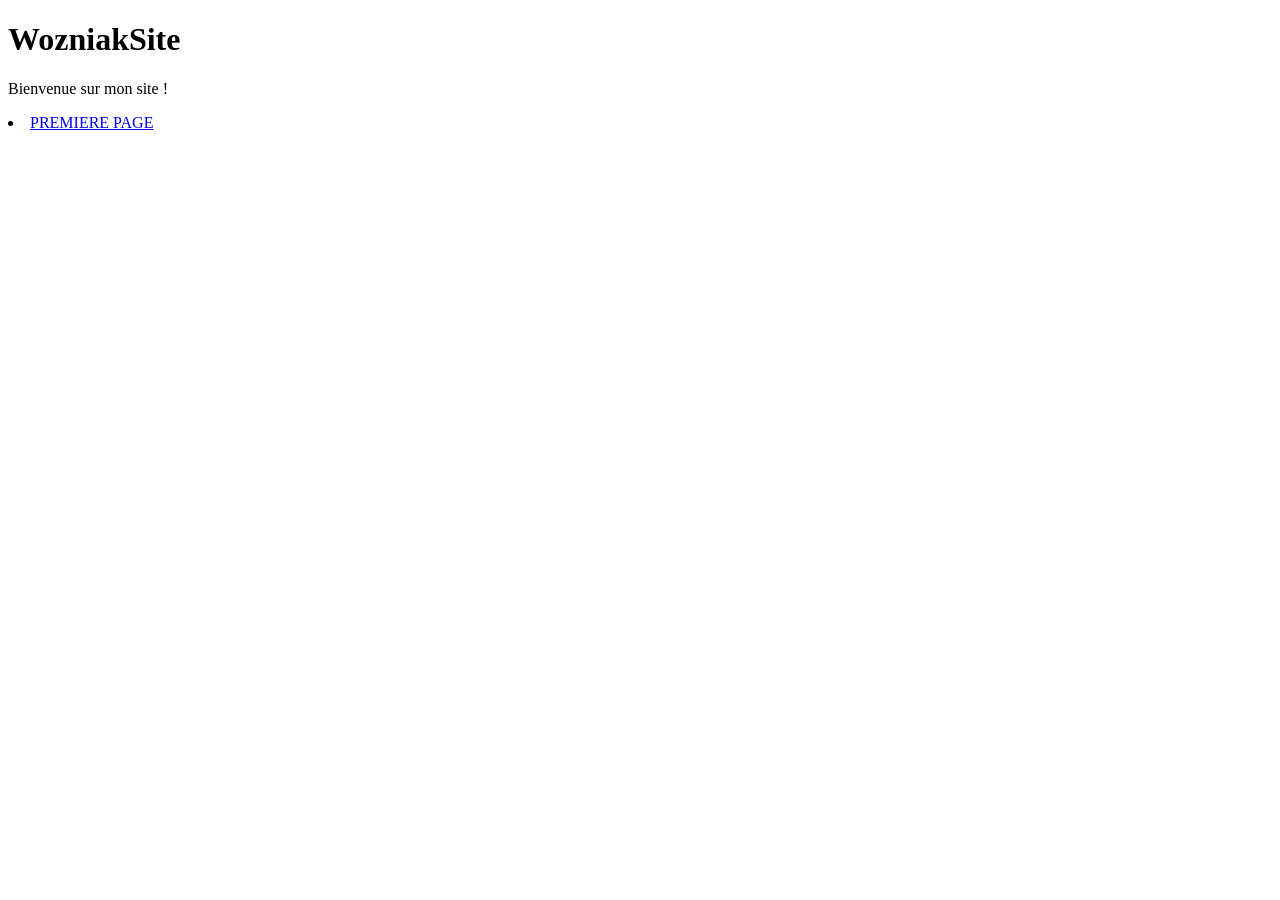
==== index.html @ a148df5f "Première mise à jour" ====
<!doctype html>
<html lang="fr">
<head>
  <meta charset="utf-8">
  <meta name="viewport" content="width=device-width, initial-scale=1">
  <title>WozniakSite</title>
  <link rel="stylesheet" href="./style.css">
</head>
<body>
  <h1>WozniakSite</h1>
  <p>Bienvenue sur mon site !</p>
  <li><a href="HTML/creation.html">PREMIERE PAGE</a></li>
</body>
</html>
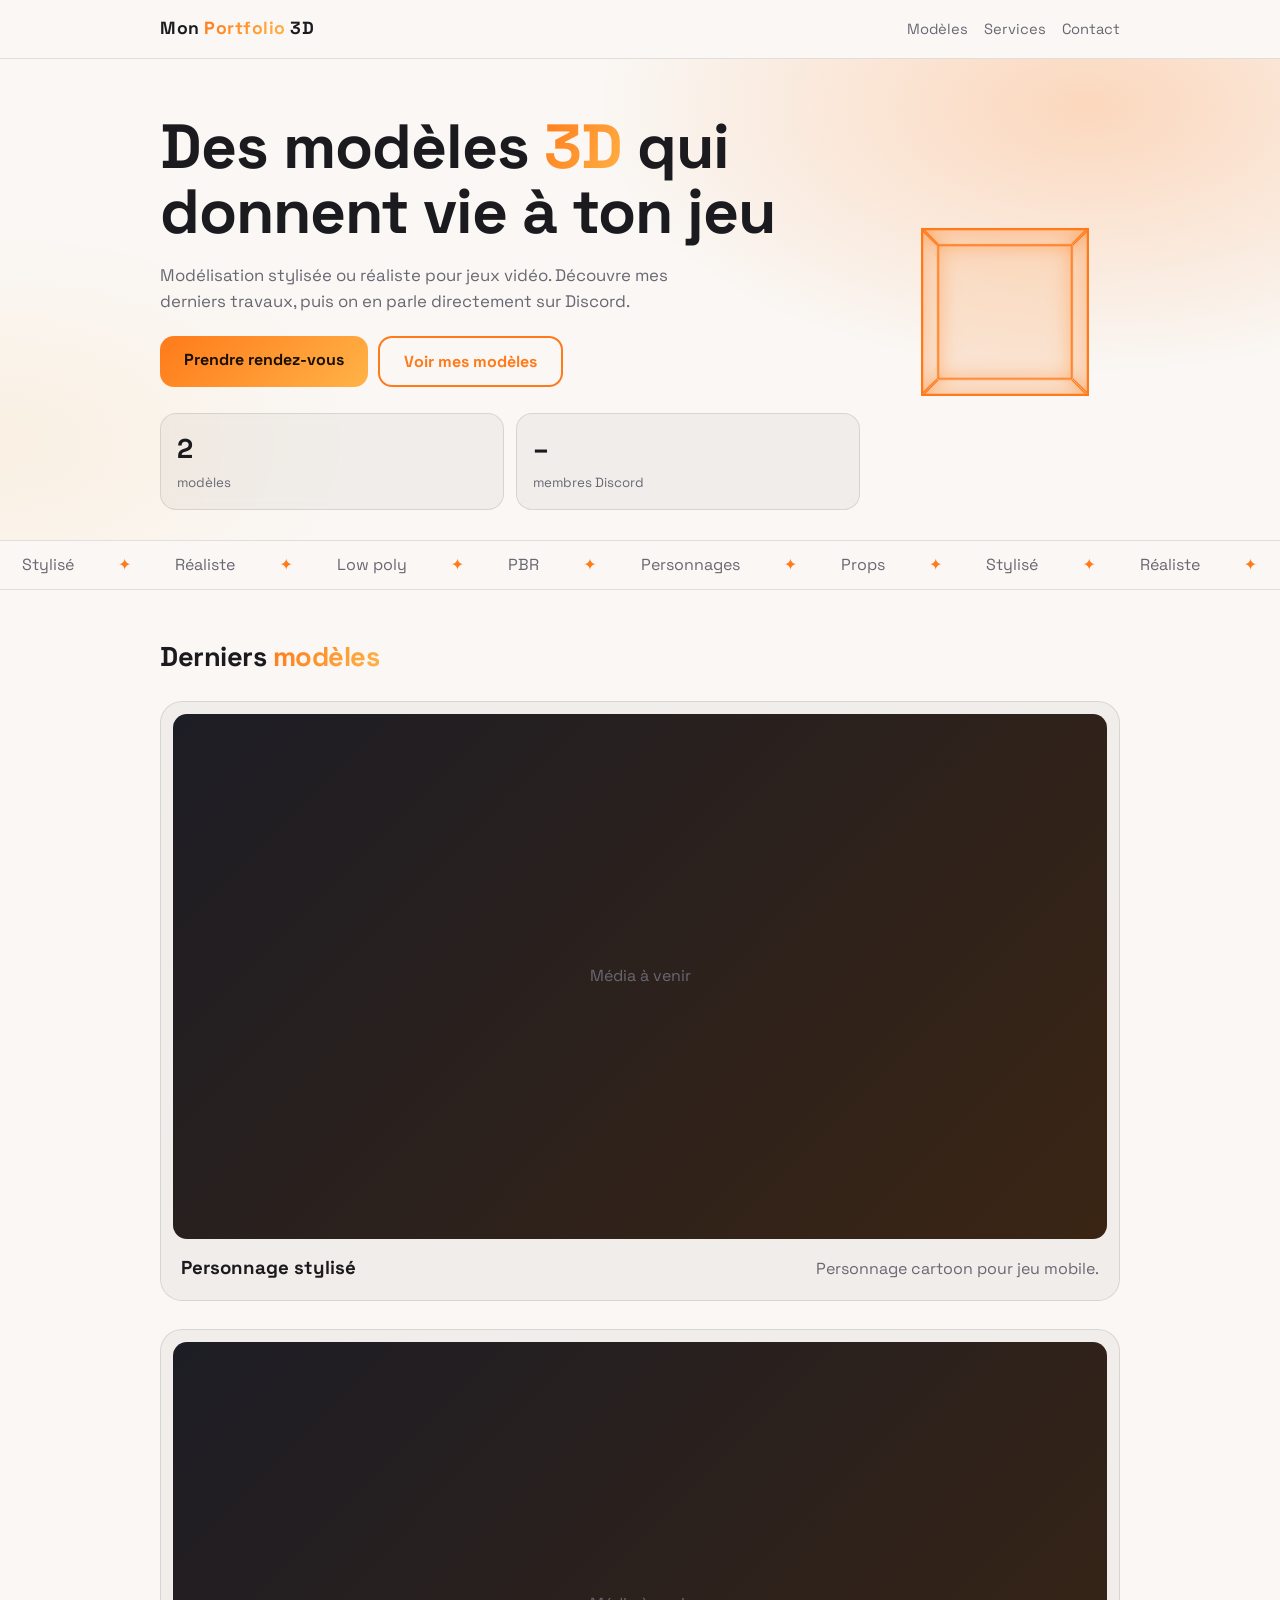
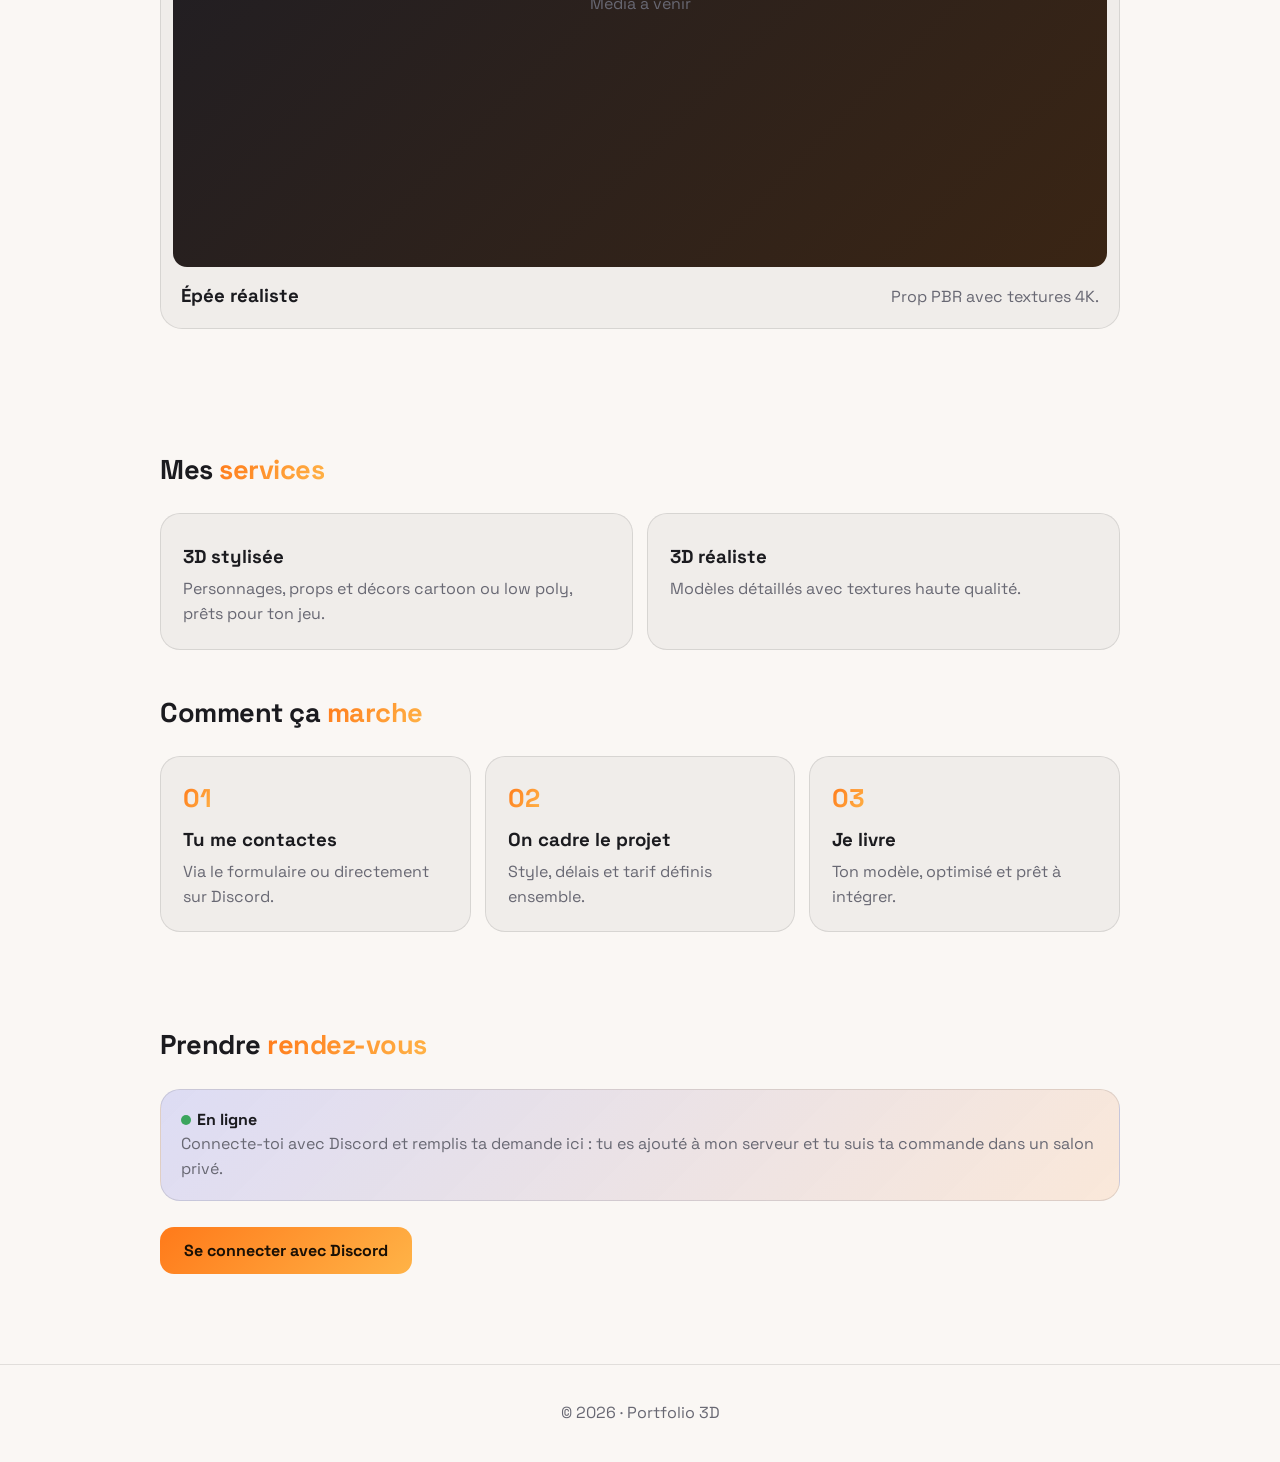
==== commit 902d263e: "Revise index.html for portfolio site update" ====
--- a/index.html
+++ b/index.html
@@ -1,14 +1,215 @@
-<!doctype html>
+<!DOCTYPE html>
 <html lang="fr">
 <head>
-  <meta charset="utf-8">
-  <meta name="viewport" content="width=device-width, initial-scale=1">
-  <title>WozniakSite</title>
-  <link rel="stylesheet" href="./style.css">
+<meta charset="utf-8">
+<meta name="viewport" content="width=device-width, initial-scale=1, viewport-fit=cover">
+<title>Portfolio 3D</title>
+<link href="https://fonts.googleapis.com/css2?family=Space+Grotesk:wght@500;700&display=swap" rel="stylesheet">
+<style>
+:root{--bg:#0b0b0e;--card:rgba(255,255,255,.04);--line:rgba(255,255,255,.1);--tx:#f5f5f7;--mut:#a0a0ad;--acc:#ff7a1a;--acc2:#ffb347;--f:"Space Grotesk",system-ui,-apple-system,"Segoe UI",sans-serif;color-scheme:dark;box-sizing:border-box;padding-bottom:env(safe-area-inset-bottom,0px)}
+@media (prefers-color-scheme:light){:root:not([data-theme="dark"]){--bg:#faf7f4;--card:rgba(0,0,0,.04);--line:rgba(0,0,0,.1);--tx:#1b1b1f;--mut:#686873;color-scheme:light}}
+*{box-sizing:border-box}
+html{scroll-behavior:smooth;scroll-padding-top:70px}
+body{margin:0;background:var(--bg);color:var(--tx);font-family:var(--f);line-height:1.55;overflow-x:hidden}
+.w{max-width:1000px;margin:0 auto;padding:0 20px}
+nav{position:sticky;top:0;z-index:20;padding-top:env(safe-area-inset-top,0px);background:color-mix(in srgb,var(--bg) 75%,transparent);backdrop-filter:blur(14px);border-bottom:1px solid var(--line)}
+nav .w{display:flex;align-items:center;justify-content:space-between;height:58px}
+nav b{font-size:1.1rem;letter-spacing:.5px}
+nav a{color:var(--mut);text-decoration:none;margin-left:16px;font-size:.92rem;transition:color .2s}
+nav a:hover{color:var(--acc)}
+.g{background:linear-gradient(120deg,var(--acc),var(--acc2));-webkit-background-clip:text;background-clip:text;color:transparent}
+.hero{padding:56px 0 30px;background:radial-gradient(700px 380px at 85% 10%,rgba(255,122,26,.25),transparent 70%),radial-gradient(500px 300px at 0 80%,rgba(255,179,71,.1),transparent 70%)}
+.hero .w{display:flex;align-items:center;gap:30px;flex-wrap:wrap-reverse;justify-content:center}
+.hero .t{flex:1 1 340px}
+h1{font-size:clamp(2.2rem,9vw,3.9rem);line-height:1.04;margin:0 0 14px;letter-spacing:-1px}
+h2{font-size:1.7rem;margin:0 0 22px;letter-spacing:-.5px}
+.hero p{color:var(--mut);max-width:520px;font-size:1.05rem}
+.scene{width:150px;height:150px;perspective:700px;margin:20px 40px}
+.cube{position:relative;width:100%;height:100%;transform-style:preserve-3d;animation:spin 16s linear infinite}
+.cube i{position:absolute;inset:0;border:2px solid var(--acc);background:rgba(255,122,26,.08);box-shadow:inset 0 0 24px rgba(255,122,26,.35)}
+.cube i:nth-child(1){transform:translateZ(75px)}
+.cube i:nth-child(2){transform:rotateY(90deg) translateZ(75px)}
+.cube i:nth-child(3){transform:rotateY(180deg) translateZ(75px)}
+.cube i:nth-child(4){transform:rotateY(-90deg) translateZ(75px)}
+.cube i:nth-child(5){transform:rotateX(90deg) translateZ(75px)}
+.cube i:nth-child(6){transform:rotateX(-90deg) translateZ(75px)}
+@keyframes spin{to{transform:rotateX(360deg) rotateY(360deg)}}
+.mq{overflow:hidden;border-block:1px solid var(--line);padding:12px 0;color:var(--mut);white-space:nowrap}
+.mq div{display:inline-block;animation:mq 22s linear infinite}
+.mq span{margin:0 22px}.mq span::after{content:"✦";color:var(--acc);margin-left:44px}
+@keyframes mq{to{transform:translateX(-50%)}}
+section{padding:46px 0}
+.btn{display:inline-block;background:linear-gradient(135deg,var(--acc),var(--acc2));color:#1a1005;border:0;border-radius:14px;padding:13px 24px;font:700 1rem var(--f);text-decoration:none;cursor:pointer;transition:transform .2s,box-shadow .2s}
+.btn:hover{transform:translateY(-2px);box-shadow:0 10px 28px rgba(255,122,26,.4)}
+.btn.o{background:transparent;color:var(--acc);border:2px solid var(--acc)}
+.row{display:flex;gap:10px;flex-wrap:wrap;margin-top:22px}
+.stats{display:flex;gap:12px;flex-wrap:wrap;margin-top:26px}
+.st{flex:1 1 130px;background:var(--card);border:1px solid var(--line);border-radius:16px;padding:14px 16px;backdrop-filter:blur(8px)}
+.st b{display:block;font-size:1.7rem}.st small{color:var(--mut)}
+.model{background:var(--card);border:1px solid var(--line);border-radius:22px;padding:12px;margin-bottom:28px;transition:border-color .3s,box-shadow .3s,transform .3s}
+.model:hover{border-color:var(--acc);box-shadow:0 0 40px rgba(255,122,26,.18);transform:translateY(-3px)}
+.stage{position:relative;aspect-ratio:16/9;overflow:hidden;border-radius:14px;background:linear-gradient(135deg,#1d1d25,#3a2514);cursor:pointer}
+.stage>*{position:absolute;inset:0;width:100%;height:100%;object-fit:cover;transition:opacity 1s ease}
+.stage .ph{opacity:0}.stage.photo .ph{opacity:1}.stage.photo video{opacity:0}
+.stage .empty{display:flex;align-items:center;justify-content:center;color:var(--mut)}
+.tag{inset:auto 10px 10px auto;width:auto;height:auto;background:rgba(0,0,0,.6);color:#fff;font-size:.75rem;padding:3px 11px;border-radius:20px;transition:none!important}
+.info{padding:14px 8px 6px;display:flex;justify-content:space-between;gap:10px;align-items:baseline;flex-wrap:wrap}
+.info h3{margin:0}.info p{margin:0;color:var(--mut)}
+.grid{display:grid;gap:14px;grid-template-columns:repeat(auto-fit,minmax(250px,1fr))}
+.card{background:var(--card);border:1px solid var(--line);border-radius:20px;padding:22px;transition:transform .25s,border-color .25s}
+.card:hover{transform:translateY(-5px);border-color:var(--acc)}
+.card i{font-style:normal;font-weight:700;font-size:1.6rem}
+.card h3{margin:6px 0}.card p{margin:0;color:var(--mut)}
+.dcard{display:flex;align-items:center;gap:16px;background:linear-gradient(135deg,rgba(88,101,242,.18),rgba(255,122,26,.12));border:1px solid var(--line);border-radius:20px;padding:18px 20px;margin-bottom:26px;flex-wrap:wrap}
+.dcard .dot{width:10px;height:10px;border-radius:50%;background:#3ba55d;display:inline-block;margin-right:6px}
+.dcard div{flex:1 1 200px}.dcard p{margin:0;color:var(--mut)}
+form{display:grid;gap:12px;max-width:520px}
+input,select,textarea{width:100%;padding:14px;border-radius:14px;border:1px solid var(--line);background:var(--card);color:var(--tx);font:inherit}
+input:focus,select:focus,textarea:focus{outline:2px solid var(--acc);border-color:transparent}
+select option{color:#111}
+form[hidden]{display:none}
+.who{color:var(--mut)}
+#login{margin:4px 0 22px}
+#msg{color:var(--acc);min-height:1.4em}
+footer{text-align:center;color:var(--mut);padding:36px 0;border-top:1px solid var(--line)}
+.rv{opacity:0;transform:translateY(26px);transition:opacity .8s ease,transform .8s ease}
+.rv.in{opacity:1;transform:none}
+@media (prefers-reduced-motion:reduce){.rv{opacity:1;transform:none;transition:none}.cube,.mq div{animation:none}.stage>*{transition:none}}
+</style>
 </head>
 <body>
-  <h1>WozniakSite</h1>
-  <p>Bienvenue sur mon site !</p>
-  <li><a href="HTML/creation.html">PREMIERE PAGE</a></li>
+<nav><div class="w"><b>Mon <span class="g">Portfolio</span> 3D</b><div><a href="#modeles">Modèles</a><a href="#services">Services</a><a href="#contact">Contact</a></div></div></nav>
+
+<header class="hero"><div class="w">
+<div class="t">
+<h1>Des modèles <span class="g">3D</span> qui donnent vie à ton jeu</h1>
+<p>Modélisation stylisée ou réaliste pour jeux vidéo. Découvre mes derniers travaux, puis on en parle directement sur Discord.</p>
+<div class="row"><a class="btn" href="#contact">Prendre rendez-vous</a><a class="btn o" href="#modeles">Voir mes modèles</a></div>
+<div class="stats"><div class="st"><b id="nm">0</b><small>modèles</small></div><div class="st"><b id="nd">–</b><small>membres Discord</small></div></div>
+</div>
+<div class="scene"><div class="cube"><i></i><i></i><i></i><i></i><i></i><i></i></div></div>
+</div></header>
+
+<div class="mq"><div><span>Stylisé</span><span>Réaliste</span><span>Low poly</span><span>PBR</span><span>Personnages</span><span>Props</span><span>Stylisé</span><span>Réaliste</span><span>Low poly</span><span>PBR</span><span>Personnages</span><span>Props</span></div></div>
+
+<section id="modeles"><div class="w">
+<h2>Derniers <span class="g">modèles</span></h2>
+<div id="liste"></div>
+</div></section>
+
+<section id="services"><div class="w">
+<h2>Mes <span class="g">services</span></h2>
+<div class="grid rv">
+<div class="card"><h3>3D stylisée</h3><p>Personnages, props et décors cartoon ou low poly, prêts pour ton jeu.</p></div>
+<div class="card"><h3>3D réaliste</h3><p>Modèles détaillés avec textures haute qualité.</p></div>
+</div>
+<h2 style="margin-top:42px">Comment ça <span class="g">marche</span></h2>
+<div class="grid rv">
+<div class="card"><i class="g">01</i><h3>Tu me contactes</h3><p>Via le formulaire ou directement sur Discord.</p></div>
+<div class="card"><i class="g">02</i><h3>On cadre le projet</h3><p>Style, délais et tarif définis ensemble.</p></div>
+<div class="card"><i class="g">03</i><h3>Je livre</h3><p>Ton modèle, optimisé et prêt à intégrer.</p></div>
+</div>
+</div></section>
+
+<section id="contact"><div class="w rv">
+<h2>Prendre <span class="g">rendez-vous</span></h2>
+<div class="dcard" id="dcard"><div><b><span class="dot"></span><span id="on">En ligne</span></b><p>Connecte-toi avec Discord et remplis ta demande ici : tu es ajouté à mon serveur et tu suis ta commande dans un salon privé.</p></div><a class="btn o" id="dc" href="#">Voir le serveur</a></div>
+<div id="login"><a class="btn" id="bl" href="#">Se connecter avec Discord</a></div>
+<form id="f" hidden>
+<div id="who" class="who"></div>
+<select name="service"><option>3D stylisée</option><option>3D réaliste</option><option>Autre demande</option></select>
+<input name="date" placeholder="Date souhaitée (ex : samedi soir)">
+<textarea name="projet" rows="4" placeholder="Décris ton projet" required></textarea>
+<button class="btn" type="submit">Envoyer ma demande</button>
+</form>
+<div id="msg"></div>
+</div></section>
+
+<footer>© <span id="an"></span> · Portfolio 3D</footer>
+
+<script>
+/* ===== CONFIG : à modifier ===== */
+var DISCORD_CODE = "";   // code de ton invitation (la fin du lien discord.gg/CODE)
+var BOT_URL = "";        // adresse de ton bot (la même que PUBLIC_URL dans son .env)
+var PAUSE_PHOTO = 4000;  // durée d’affichage de la photo (ms)
+
+/* ===== AJOUTER UN MODÈLE : copie un bloc, le plus récent s’affiche en premier ===== */
+var MODELES = [
+  { titre: "Personnage stylisé", date: "2026-10-20", video: "", photo: "", desc: "Personnage cartoon pour jeu mobile." },
+  { titre: "Épée réaliste", date: "2026-10-05", video: "", photo: "", desc: "Prop PBR avec textures 4K." }
+];
+
+function creerStage(m){
+  var s = document.createElement("div"); s.className = "stage";
+  var v = null, p = null, t = null;
+  if (m.video) { v = document.createElement("video"); v.src = m.video; v.muted = true; v.playsInline = true; s.appendChild(v); }
+  if (m.photo) { p = document.createElement("img"); p.className = "ph"; p.src = m.photo; p.alt = m.titre; s.appendChild(p); }
+  if (!v && !p) { var e = document.createElement("div"); e.className = "empty"; e.textContent = "Média à venir"; s.appendChild(e); return s; }
+  if (!v) { s.classList.add("photo"); return s; }
+  if (!p) { v.loop = true; return autoPlay(s, v); }
+  var tag = document.createElement("span"); tag.className = "tag"; tag.textContent = "Vidéo"; s.appendChild(tag);
+  function montrerPhoto(){ s.classList.add("photo"); tag.textContent = "Photo"; clearTimeout(t); t = setTimeout(retourVideo, PAUSE_PHOTO); }
+  function retourVideo(){ clearTimeout(t); s.classList.remove("photo"); tag.textContent = "Vidéo"; v.currentTime = 0; v.play(); }
+  v.addEventListener("ended", montrerPhoto);
+  s.addEventListener("click", function(){ if (s.classList.contains("photo")) retourVideo(); else { v.pause(); montrerPhoto(); } });
+  return autoPlay(s, v);
+}
+function autoPlay(s, v){
+  new IntersectionObserver(function(en){ en.forEach(function(x){ if (x.isIntersecting) { v.play().catch(function(){}); } else { v.pause(); } }); }, {threshold:.5}).observe(s);
+  return s;
+}
+
+var L = document.getElementById("liste");
+MODELES.sort(function(a,b){ return b.date.localeCompare(a.date); }).forEach(function(m){
+  var d = document.createElement("div"); d.className = "model rv";
+  d.appendChild(creerStage(m));
+  var i = document.createElement("div"); i.className = "info";
+  i.innerHTML = "<h3></h3><p></p>";
+  i.querySelector("h3").textContent = m.titre;
+  i.querySelector("p").textContent = m.desc;
+  d.appendChild(i); L.appendChild(d);
+});
+document.getElementById("nm").textContent = MODELES.length;
+
+var io = new IntersectionObserver(function(en){ en.forEach(function(x){ if (x.isIntersecting) { x.target.classList.add("in"); io.unobserve(x.target); } }); }, {threshold:.12});
+document.querySelectorAll(".rv").forEach(function(el){ io.observe(el); });
+document.getElementById("an").textContent = new Date().getFullYear();
+
+/* Discord : lien + compteurs en direct (API publique des invitations) */
+var dc = document.getElementById("dc");
+if (DISCORD_CODE) {
+  dc.href = "https://discord.gg/" + DISCORD_CODE;
+  fetch("https://discord.com/api/v10/invites/" + DISCORD_CODE + "?with_counts=true")
+    .then(function(r){ return r.json(); })
+    .then(function(j){
+      if (j.approximate_member_count) document.getElementById("nd").textContent = j.approximate_member_count;
+      if (j.approximate_presence_count) document.getElementById("on").textContent = j.approximate_presence_count + " en ligne";
+    }).catch(function(){});
+} else { dc.style.display = "none"; }
+
+/* Connexion Discord + envoi de la demande au bot */
+var TK = "tk", bl = document.getElementById("bl"), form = document.getElementById("f"), msg = document.getElementById("msg");
+if (location.hash.indexOf("#token=") === 0) {
+  try { sessionStorage.setItem(TK, location.hash.slice(7)); } catch (e) {}
+  history.replaceState(null, "", location.pathname + "#contact");
+}
+var tok = null; try { tok = sessionStorage.getItem(TK); } catch (e) {}
+function nom(t){ try { var b = t.split(".")[0].replace(/-/g, "+").replace(/_/g, "/"); var o = JSON.parse(decodeURIComponent(escape(atob(b)))); return o.exp > Date.now() ? o.name : null; } catch (e) { return null; } }
+var pseudo = tok ? nom(tok) : null;
+if (pseudo) {
+  document.getElementById("login").hidden = true; form.hidden = false;
+  document.getElementById("who").textContent = "Connecté en tant que " + pseudo;
+} else if (BOT_URL) { bl.href = BOT_URL + "/auth/login"; }
+else { bl.addEventListener("click", function(e){ e.preventDefault(); msg.textContent = "Aperçu : la connexion Discord sera active une fois le bot configuré."; }); }
+form.addEventListener("submit", function(e){
+  e.preventDefault();
+  var btn = form.querySelector("button"); btn.disabled = true; msg.textContent = "Envoi…";
+  fetch(BOT_URL + "/api/demande", { method: "POST", headers: { "Content-Type": "application/json", "Authorization": "Bearer " + tok }, body: JSON.stringify({ service: form.service.value, date: form.date.value, projet: form.projet.value }) })
+    .then(function(r){ return r.json().then(function(j){ return { ok: r.ok, j: j }; }); })
+    .then(function(x){ if (x.ok) { msg.textContent = "Demande envoyée ! Tu seras prévenu sur Discord dès que je l’aurai examinée."; form.reset(); } else { msg.textContent = x.j.error || "Erreur d’envoi."; } btn.disabled = false; })
+    .catch(function(){ msg.textContent = "Erreur d’envoi, réessaie dans un instant."; btn.disabled = false; });
+});
+
+</script>
 </body>
-</html>+</html>
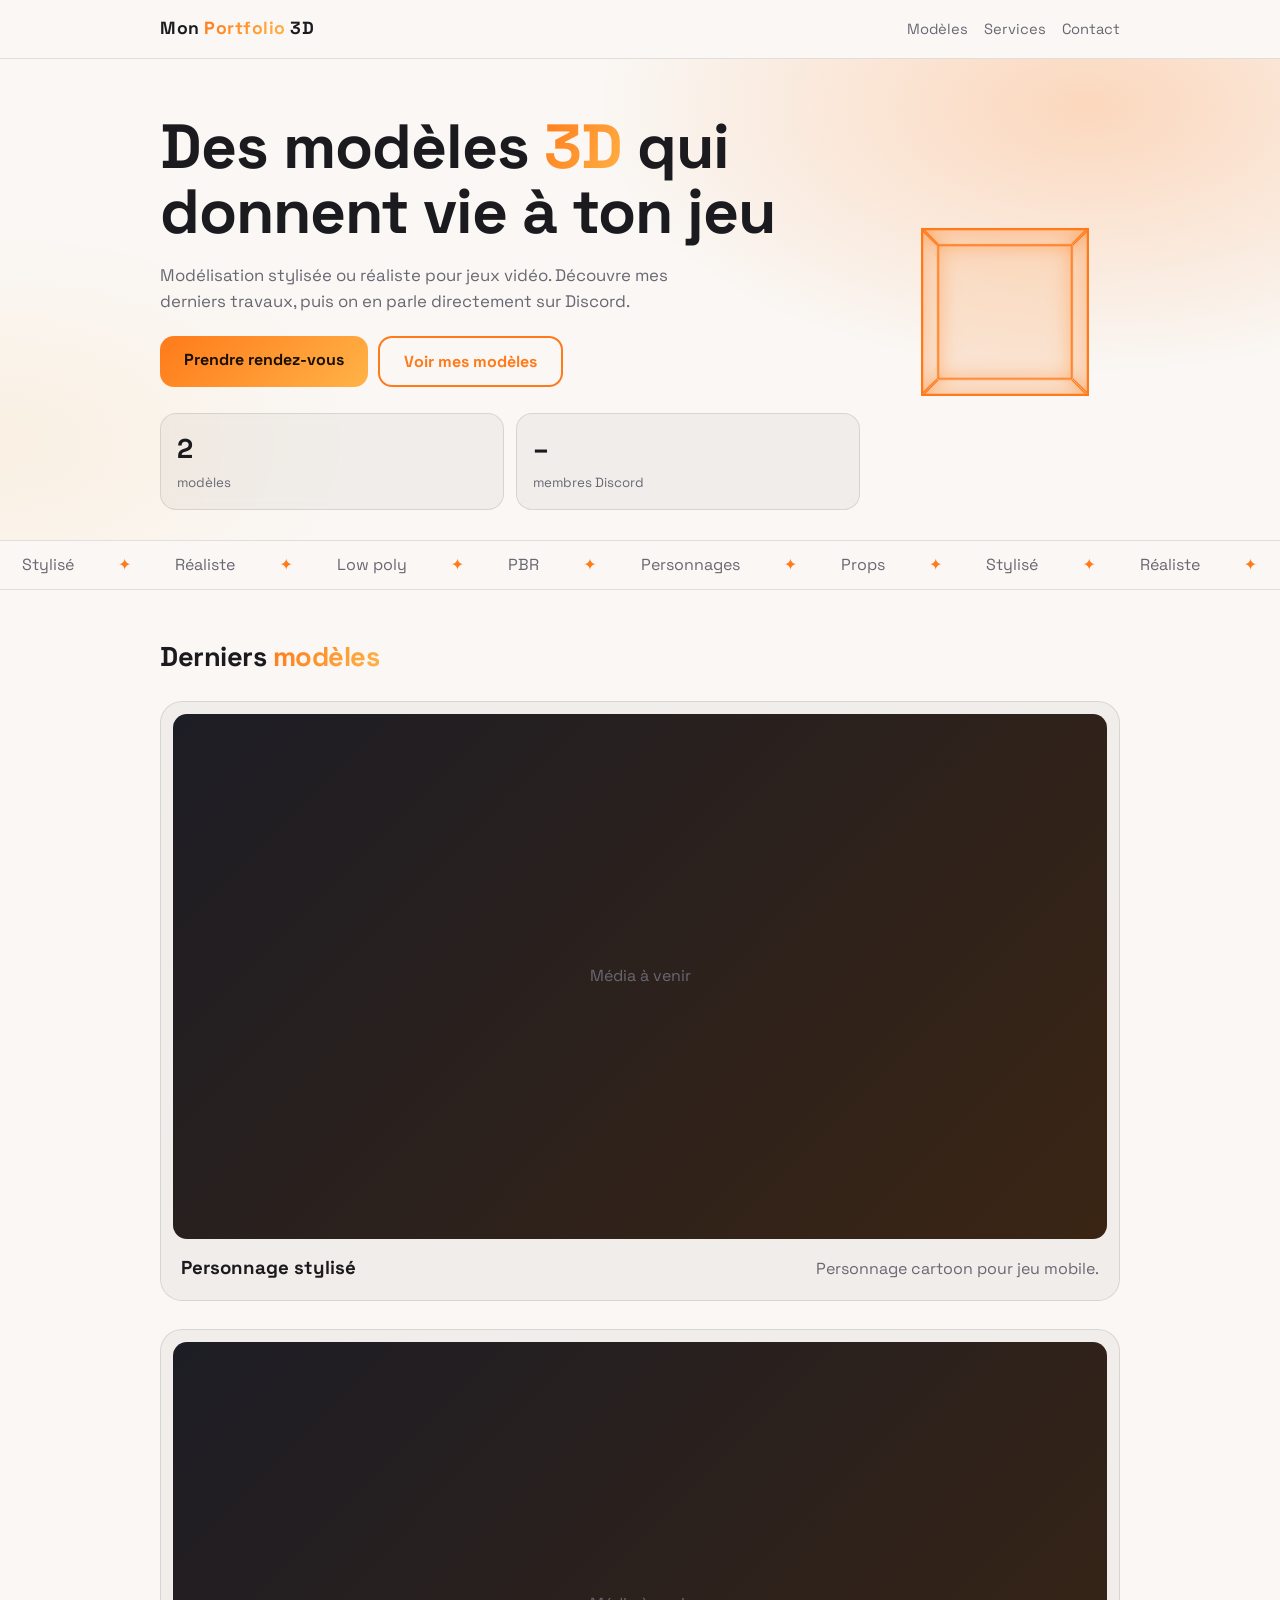
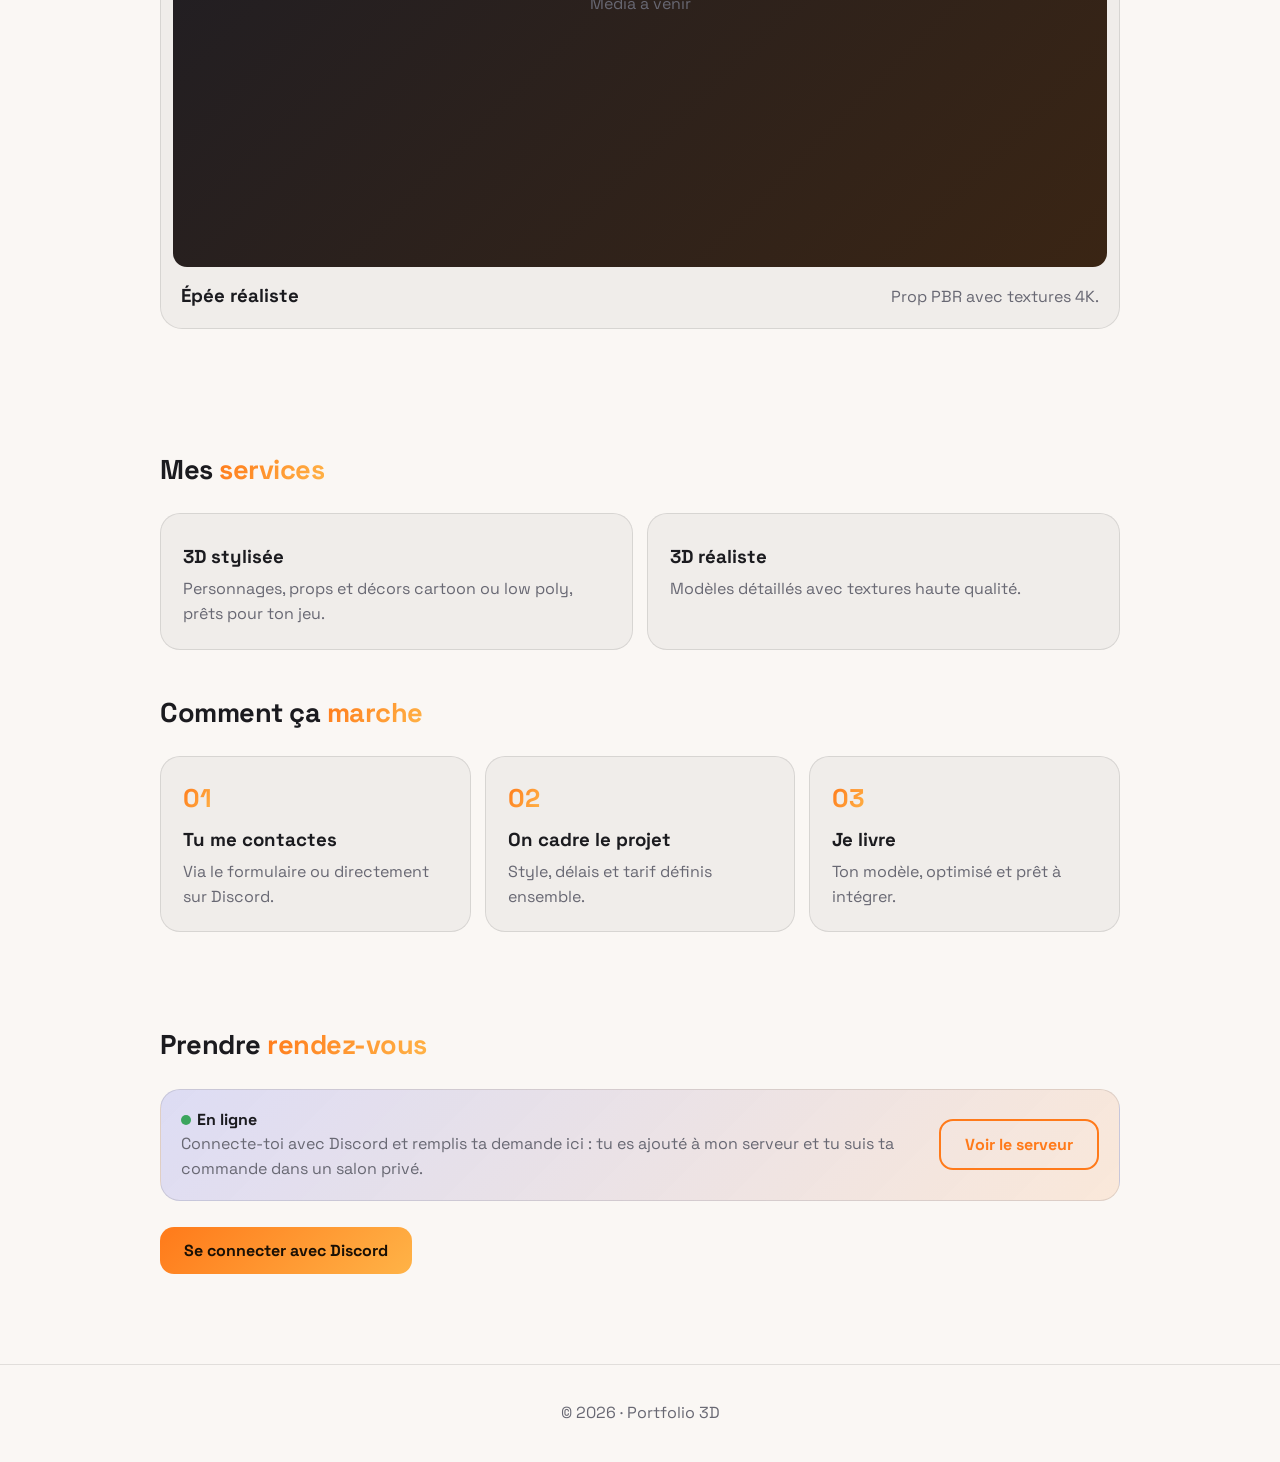
==== commit 41590cf6: "Update Discord connection links and bot URLs" ====
--- a/index.html
+++ b/index.html
@@ -129,8 +129,8 @@
 
 <script>
 /* ===== CONFIG : à modifier ===== */
-var DISCORD_CODE = "";   // code de ton invitation (la fin du lien discord.gg/CODE)
-var BOT_URL = "";        // adresse de ton bot (la même que PUBLIC_URL dans son .env)
+var DISCORD_CODE = "4kvSbTxGzQ";   // code de ton invitation (la fin du lien discord.gg/CODE)
+var BOT_URL = "https://lucky-cloud-da83.hugocavalon-perso.workers.dev";        // adresse de ton bot (la même que PUBLIC_URL dans son .env)
 var PAUSE_PHOTO = 4000;  // durée d’affichage de la photo (ms)
 
 /* ===== AJOUTER UN MODÈLE : copie un bloc, le plus récent s’affiche en premier ===== */
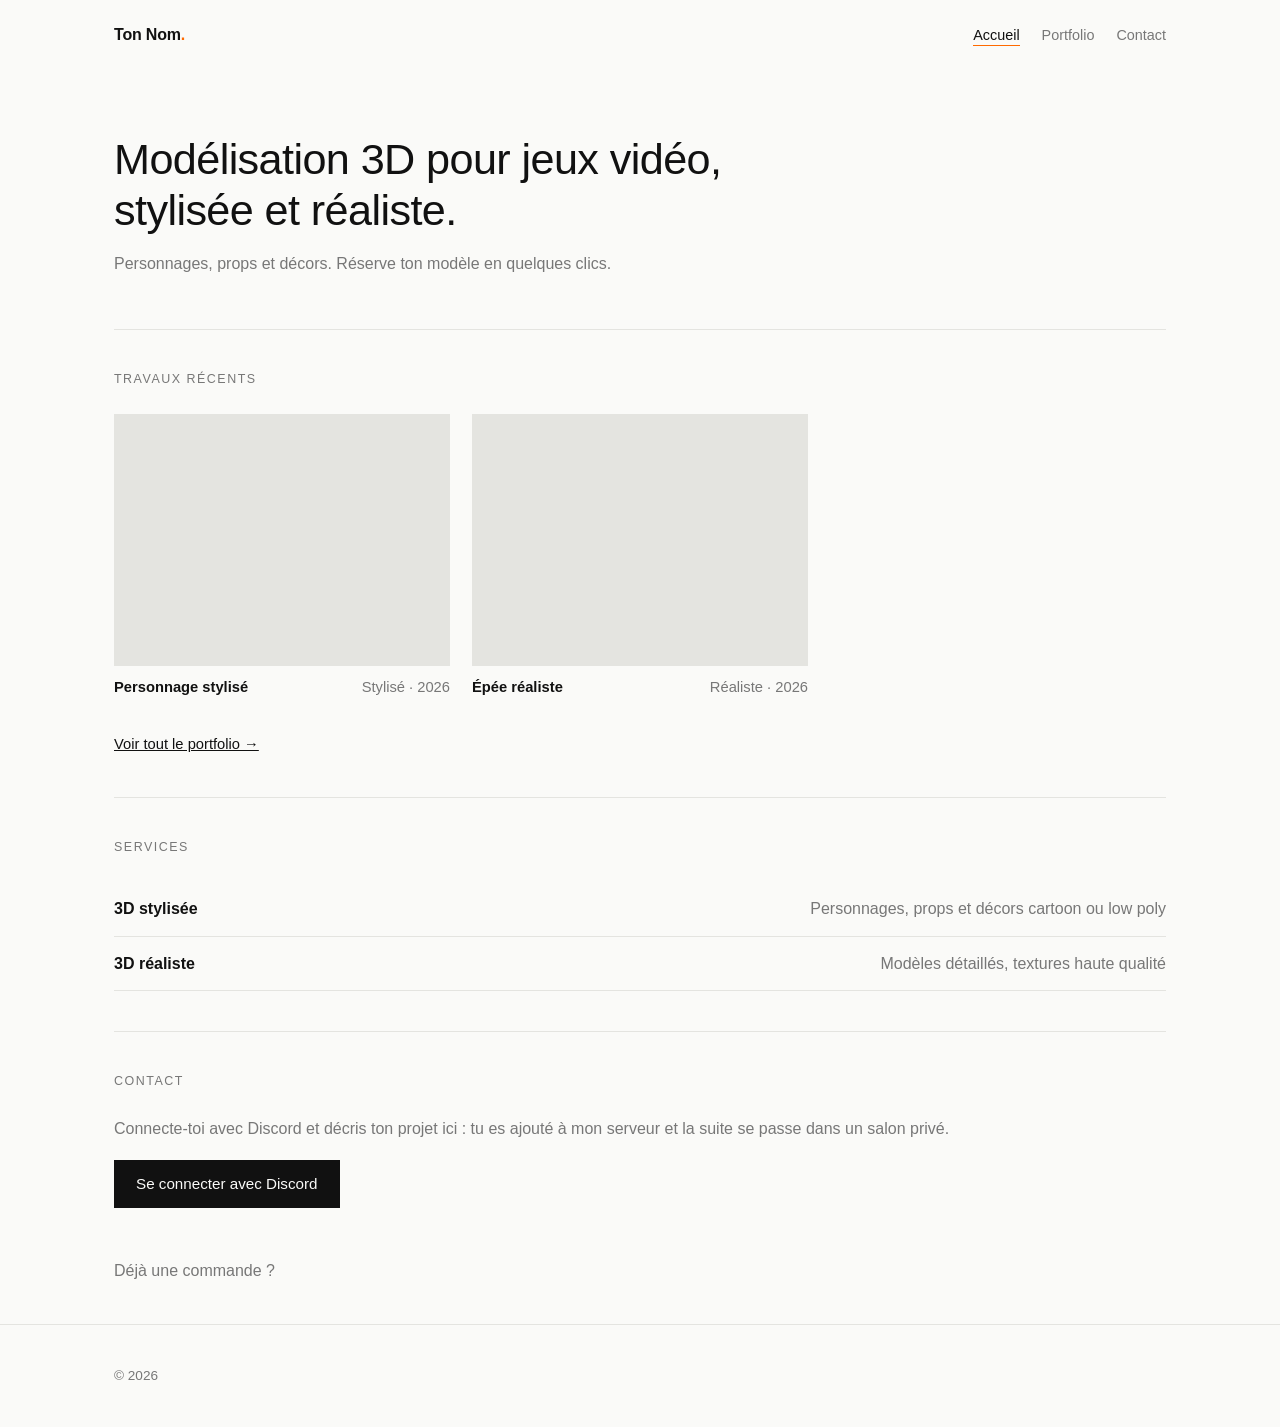
==== commit b6ded715: "Add files via upload" ====
--- a/index.html
+++ b/index.html
@@ -4,212 +4,33 @@
 <meta charset="utf-8">
 <meta name="viewport" content="width=device-width, initial-scale=1, viewport-fit=cover">
 <title>Portfolio 3D</title>
-<link href="https://fonts.googleapis.com/css2?family=Space+Grotesk:wght@500;700&display=swap" rel="stylesheet">
-<style>
-:root{--bg:#0b0b0e;--card:rgba(255,255,255,.04);--line:rgba(255,255,255,.1);--tx:#f5f5f7;--mut:#a0a0ad;--acc:#ff7a1a;--acc2:#ffb347;--f:"Space Grotesk",system-ui,-apple-system,"Segoe UI",sans-serif;color-scheme:dark;box-sizing:border-box;padding-bottom:env(safe-area-inset-bottom,0px)}
-@media (prefers-color-scheme:light){:root:not([data-theme="dark"]){--bg:#faf7f4;--card:rgba(0,0,0,.04);--line:rgba(0,0,0,.1);--tx:#1b1b1f;--mut:#686873;color-scheme:light}}
-*{box-sizing:border-box}
-html{scroll-behavior:smooth;scroll-padding-top:70px}
-body{margin:0;background:var(--bg);color:var(--tx);font-family:var(--f);line-height:1.55;overflow-x:hidden}
-.w{max-width:1000px;margin:0 auto;padding:0 20px}
-nav{position:sticky;top:0;z-index:20;padding-top:env(safe-area-inset-top,0px);background:color-mix(in srgb,var(--bg) 75%,transparent);backdrop-filter:blur(14px);border-bottom:1px solid var(--line)}
-nav .w{display:flex;align-items:center;justify-content:space-between;height:58px}
-nav b{font-size:1.1rem;letter-spacing:.5px}
-nav a{color:var(--mut);text-decoration:none;margin-left:16px;font-size:.92rem;transition:color .2s}
-nav a:hover{color:var(--acc)}
-.g{background:linear-gradient(120deg,var(--acc),var(--acc2));-webkit-background-clip:text;background-clip:text;color:transparent}
-.hero{padding:56px 0 30px;background:radial-gradient(700px 380px at 85% 10%,rgba(255,122,26,.25),transparent 70%),radial-gradient(500px 300px at 0 80%,rgba(255,179,71,.1),transparent 70%)}
-.hero .w{display:flex;align-items:center;gap:30px;flex-wrap:wrap-reverse;justify-content:center}
-.hero .t{flex:1 1 340px}
-h1{font-size:clamp(2.2rem,9vw,3.9rem);line-height:1.04;margin:0 0 14px;letter-spacing:-1px}
-h2{font-size:1.7rem;margin:0 0 22px;letter-spacing:-.5px}
-.hero p{color:var(--mut);max-width:520px;font-size:1.05rem}
-.scene{width:150px;height:150px;perspective:700px;margin:20px 40px}
-.cube{position:relative;width:100%;height:100%;transform-style:preserve-3d;animation:spin 16s linear infinite}
-.cube i{position:absolute;inset:0;border:2px solid var(--acc);background:rgba(255,122,26,.08);box-shadow:inset 0 0 24px rgba(255,122,26,.35)}
-.cube i:nth-child(1){transform:translateZ(75px)}
-.cube i:nth-child(2){transform:rotateY(90deg) translateZ(75px)}
-.cube i:nth-child(3){transform:rotateY(180deg) translateZ(75px)}
-.cube i:nth-child(4){transform:rotateY(-90deg) translateZ(75px)}
-.cube i:nth-child(5){transform:rotateX(90deg) translateZ(75px)}
-.cube i:nth-child(6){transform:rotateX(-90deg) translateZ(75px)}
-@keyframes spin{to{transform:rotateX(360deg) rotateY(360deg)}}
-.mq{overflow:hidden;border-block:1px solid var(--line);padding:12px 0;color:var(--mut);white-space:nowrap}
-.mq div{display:inline-block;animation:mq 22s linear infinite}
-.mq span{margin:0 22px}.mq span::after{content:"✦";color:var(--acc);margin-left:44px}
-@keyframes mq{to{transform:translateX(-50%)}}
-section{padding:46px 0}
-.btn{display:inline-block;background:linear-gradient(135deg,var(--acc),var(--acc2));color:#1a1005;border:0;border-radius:14px;padding:13px 24px;font:700 1rem var(--f);text-decoration:none;cursor:pointer;transition:transform .2s,box-shadow .2s}
-.btn:hover{transform:translateY(-2px);box-shadow:0 10px 28px rgba(255,122,26,.4)}
-.btn.o{background:transparent;color:var(--acc);border:2px solid var(--acc)}
-.row{display:flex;gap:10px;flex-wrap:wrap;margin-top:22px}
-.stats{display:flex;gap:12px;flex-wrap:wrap;margin-top:26px}
-.st{flex:1 1 130px;background:var(--card);border:1px solid var(--line);border-radius:16px;padding:14px 16px;backdrop-filter:blur(8px)}
-.st b{display:block;font-size:1.7rem}.st small{color:var(--mut)}
-.model{background:var(--card);border:1px solid var(--line);border-radius:22px;padding:12px;margin-bottom:28px;transition:border-color .3s,box-shadow .3s,transform .3s}
-.model:hover{border-color:var(--acc);box-shadow:0 0 40px rgba(255,122,26,.18);transform:translateY(-3px)}
-.stage{position:relative;aspect-ratio:16/9;overflow:hidden;border-radius:14px;background:linear-gradient(135deg,#1d1d25,#3a2514);cursor:pointer}
-.stage>*{position:absolute;inset:0;width:100%;height:100%;object-fit:cover;transition:opacity 1s ease}
-.stage .ph{opacity:0}.stage.photo .ph{opacity:1}.stage.photo video{opacity:0}
-.stage .empty{display:flex;align-items:center;justify-content:center;color:var(--mut)}
-.tag{inset:auto 10px 10px auto;width:auto;height:auto;background:rgba(0,0,0,.6);color:#fff;font-size:.75rem;padding:3px 11px;border-radius:20px;transition:none!important}
-.info{padding:14px 8px 6px;display:flex;justify-content:space-between;gap:10px;align-items:baseline;flex-wrap:wrap}
-.info h3{margin:0}.info p{margin:0;color:var(--mut)}
-.grid{display:grid;gap:14px;grid-template-columns:repeat(auto-fit,minmax(250px,1fr))}
-.card{background:var(--card);border:1px solid var(--line);border-radius:20px;padding:22px;transition:transform .25s,border-color .25s}
-.card:hover{transform:translateY(-5px);border-color:var(--acc)}
-.card i{font-style:normal;font-weight:700;font-size:1.6rem}
-.card h3{margin:6px 0}.card p{margin:0;color:var(--mut)}
-.dcard{display:flex;align-items:center;gap:16px;background:linear-gradient(135deg,rgba(88,101,242,.18),rgba(255,122,26,.12));border:1px solid var(--line);border-radius:20px;padding:18px 20px;margin-bottom:26px;flex-wrap:wrap}
-.dcard .dot{width:10px;height:10px;border-radius:50%;background:#3ba55d;display:inline-block;margin-right:6px}
-.dcard div{flex:1 1 200px}.dcard p{margin:0;color:var(--mut)}
-form{display:grid;gap:12px;max-width:520px}
-input,select,textarea{width:100%;padding:14px;border-radius:14px;border:1px solid var(--line);background:var(--card);color:var(--tx);font:inherit}
-input:focus,select:focus,textarea:focus{outline:2px solid var(--acc);border-color:transparent}
-select option{color:#111}
-form[hidden]{display:none}
-.who{color:var(--mut)}
-#login{margin:4px 0 22px}
-#msg{color:var(--acc);min-height:1.4em}
-footer{text-align:center;color:var(--mut);padding:36px 0;border-top:1px solid var(--line)}
-.rv{opacity:0;transform:translateY(26px);transition:opacity .8s ease,transform .8s ease}
-.rv.in{opacity:1;transform:none}
-@media (prefers-reduced-motion:reduce){.rv{opacity:1;transform:none;transition:none}.cube,.mq div{animation:none}.stage>*{transition:none}}
-</style>
+<link rel="stylesheet" href="style.css">
 </head>
 <body>
-<nav><div class="w"><b>Mon <span class="g">Portfolio</span> 3D</b><div><a href="#modeles">Modèles</a><a href="#services">Services</a><a href="#contact">Contact</a></div></div></nav>
+<header><div class="w"><a class="logo" href="index.html">Portfolio</a><nav><a href="index.html" class="on">Accueil</a><a href="portfolio.html">Portfolio</a><a href="#contact">Contact</a></nav></div></header>
+<main class="w">
+<div class="intro"><h1>Modélisation 3D pour jeux vidéo, stylisée et réaliste.</h1><p>Personnages, props et décors. Réserve ton modèle en quelques clics.</p></div>
 
-<header class="hero"><div class="w">
-<div class="t">
-<h1>Des modèles <span class="g">3D</span> qui donnent vie à ton jeu</h1>
-<p>Modélisation stylisée ou réaliste pour jeux vidéo. Découvre mes derniers travaux, puis on en parle directement sur Discord.</p>
-<div class="row"><a class="btn" href="#contact">Prendre rendez-vous</a><a class="btn o" href="#modeles">Voir mes modèles</a></div>
-<div class="stats"><div class="st"><b id="nm">0</b><small>modèles</small></div><div class="st"><b id="nd">–</b><small>membres Discord</small></div></div>
-</div>
-<div class="scene"><div class="cube"><i></i><i></i><i></i><i></i><i></i><i></i></div></div>
-</div></header>
+<section><h2>Travaux récents</h2><div class="grid" id="recents"></div><p class="plus"><a href="portfolio.html">Voir tout le portfolio →</a></p></section>
 
-<div class="mq"><div><span>Stylisé</span><span>Réaliste</span><span>Low poly</span><span>PBR</span><span>Personnages</span><span>Props</span><span>Stylisé</span><span>Réaliste</span><span>Low poly</span><span>PBR</span><span>Personnages</span><span>Props</span></div></div>
+<section><h2>Services</h2><div class="list"><div><b>3D stylisée</b><span>Personnages, props et décors cartoon ou low poly</span></div><div><b>3D réaliste</b><span>Modèles détaillés, textures haute qualité</span></div></div></section>
 
-<section id="modeles"><div class="w">
-<h2>Derniers <span class="g">modèles</span></h2>
-<div id="liste"></div>
-</div></section>
-
-<section id="services"><div class="w">
-<h2>Mes <span class="g">services</span></h2>
-<div class="grid rv">
-<div class="card"><h3>3D stylisée</h3><p>Personnages, props et décors cartoon ou low poly, prêts pour ton jeu.</p></div>
-<div class="card"><h3>3D réaliste</h3><p>Modèles détaillés avec textures haute qualité.</p></div>
-</div>
-<h2 style="margin-top:42px">Comment ça <span class="g">marche</span></h2>
-<div class="grid rv">
-<div class="card"><i class="g">01</i><h3>Tu me contactes</h3><p>Via le formulaire ou directement sur Discord.</p></div>
-<div class="card"><i class="g">02</i><h3>On cadre le projet</h3><p>Style, délais et tarif définis ensemble.</p></div>
-<div class="card"><i class="g">03</i><h3>Je livre</h3><p>Ton modèle, optimisé et prêt à intégrer.</p></div>
-</div>
-</div></section>
-
-<section id="contact"><div class="w rv">
-<h2>Prendre <span class="g">rendez-vous</span></h2>
-<div class="dcard" id="dcard"><div><b><span class="dot"></span><span id="on">En ligne</span></b><p>Connecte-toi avec Discord et remplis ta demande ici : tu es ajouté à mon serveur et tu suis ta commande dans un salon privé.</p></div><a class="btn o" id="dc" href="#">Voir le serveur</a></div>
-<div id="login"><a class="btn" id="bl" href="#">Se connecter avec Discord</a></div>
+<section id="contact"><h2>Contact</h2>
+<p class="mut">Connecte-toi avec Discord et décris ton projet ici : tu es ajouté à mon serveur et la suite se passe dans un salon privé.</p>
+<div id="login"><a class="btn" id="bl" href="#contact">Se connecter avec Discord</a></div>
 <form id="f" hidden>
-<div id="who" class="who"></div>
+<div id="who" class="mut"></div>
 <select name="service"><option>3D stylisée</option><option>3D réaliste</option><option>Autre demande</option></select>
 <input name="date" placeholder="Date souhaitée (ex : samedi soir)">
 <textarea name="projet" rows="4" placeholder="Décris ton projet" required></textarea>
 <button class="btn" type="submit">Envoyer ma demande</button>
 </form>
 <div id="msg"></div>
-</div></section>
-
-<footer>© <span id="an"></span> · Portfolio 3D</footer>
-
-<script>
-/* ===== CONFIG : à modifier ===== */
-var DISCORD_CODE = "4kvSbTxGzQ";   // code de ton invitation (la fin du lien discord.gg/CODE)
-var BOT_URL = "https://lucky-cloud-da83.hugocavalon-perso.workers.dev";        // adresse de ton bot (la même que PUBLIC_URL dans son .env)
-var PAUSE_PHOTO = 4000;  // durée d’affichage de la photo (ms)
-
-/* ===== AJOUTER UN MODÈLE : copie un bloc, le plus récent s’affiche en premier ===== */
-var MODELES = [
-  { titre: "Personnage stylisé", date: "2026-10-20", video: "", photo: "", desc: "Personnage cartoon pour jeu mobile." },
-  { titre: "Épée réaliste", date: "2026-10-05", video: "", photo: "", desc: "Prop PBR avec textures 4K." }
-];
-
-function creerStage(m){
-  var s = document.createElement("div"); s.className = "stage";
-  var v = null, p = null, t = null;
-  if (m.video) { v = document.createElement("video"); v.src = m.video; v.muted = true; v.playsInline = true; s.appendChild(v); }
-  if (m.photo) { p = document.createElement("img"); p.className = "ph"; p.src = m.photo; p.alt = m.titre; s.appendChild(p); }
-  if (!v && !p) { var e = document.createElement("div"); e.className = "empty"; e.textContent = "Média à venir"; s.appendChild(e); return s; }
-  if (!v) { s.classList.add("photo"); return s; }
-  if (!p) { v.loop = true; return autoPlay(s, v); }
-  var tag = document.createElement("span"); tag.className = "tag"; tag.textContent = "Vidéo"; s.appendChild(tag);
-  function montrerPhoto(){ s.classList.add("photo"); tag.textContent = "Photo"; clearTimeout(t); t = setTimeout(retourVideo, PAUSE_PHOTO); }
-  function retourVideo(){ clearTimeout(t); s.classList.remove("photo"); tag.textContent = "Vidéo"; v.currentTime = 0; v.play(); }
-  v.addEventListener("ended", montrerPhoto);
-  s.addEventListener("click", function(){ if (s.classList.contains("photo")) retourVideo(); else { v.pause(); montrerPhoto(); } });
-  return autoPlay(s, v);
-}
-function autoPlay(s, v){
-  new IntersectionObserver(function(en){ en.forEach(function(x){ if (x.isIntersecting) { v.play().catch(function(){}); } else { v.pause(); } }); }, {threshold:.5}).observe(s);
-  return s;
-}
-
-var L = document.getElementById("liste");
-MODELES.sort(function(a,b){ return b.date.localeCompare(a.date); }).forEach(function(m){
-  var d = document.createElement("div"); d.className = "model rv";
-  d.appendChild(creerStage(m));
-  var i = document.createElement("div"); i.className = "info";
-  i.innerHTML = "<h3></h3><p></p>";
-  i.querySelector("h3").textContent = m.titre;
-  i.querySelector("p").textContent = m.desc;
-  d.appendChild(i); L.appendChild(d);
-});
-document.getElementById("nm").textContent = MODELES.length;
-
-var io = new IntersectionObserver(function(en){ en.forEach(function(x){ if (x.isIntersecting) { x.target.classList.add("in"); io.unobserve(x.target); } }); }, {threshold:.12});
-document.querySelectorAll(".rv").forEach(function(el){ io.observe(el); });
-document.getElementById("an").textContent = new Date().getFullYear();
-
-/* Discord : lien + compteurs en direct (API publique des invitations) */
-var dc = document.getElementById("dc");
-if (DISCORD_CODE) {
-  dc.href = "https://discord.gg/" + DISCORD_CODE;
-  fetch("https://discord.com/api/v10/invites/" + DISCORD_CODE + "?with_counts=true")
-    .then(function(r){ return r.json(); })
-    .then(function(j){
-      if (j.approximate_member_count) document.getElementById("nd").textContent = j.approximate_member_count;
-      if (j.approximate_presence_count) document.getElementById("on").textContent = j.approximate_presence_count + " en ligne";
-    }).catch(function(){});
-} else { dc.style.display = "none"; }
-
-/* Connexion Discord + envoi de la demande au bot */
-var TK = "tk", bl = document.getElementById("bl"), form = document.getElementById("f"), msg = document.getElementById("msg");
-if (location.hash.indexOf("#token=") === 0) {
-  try { sessionStorage.setItem(TK, location.hash.slice(7)); } catch (e) {}
-  history.replaceState(null, "", location.pathname + "#contact");
-}
-var tok = null; try { tok = sessionStorage.getItem(TK); } catch (e) {}
-function nom(t){ try { var b = t.split(".")[0].replace(/-/g, "+").replace(/_/g, "/"); var o = JSON.parse(decodeURIComponent(escape(atob(b)))); return o.exp > Date.now() ? o.name : null; } catch (e) { return null; } }
-var pseudo = tok ? nom(tok) : null;
-if (pseudo) {
-  document.getElementById("login").hidden = true; form.hidden = false;
-  document.getElementById("who").textContent = "Connecté en tant que " + pseudo;
-} else if (BOT_URL) { bl.href = BOT_URL + "/auth/login"; }
-else { bl.addEventListener("click", function(e){ e.preventDefault(); msg.textContent = "Aperçu : la connexion Discord sera active une fois le bot configuré."; }); }
-form.addEventListener("submit", function(e){
-  e.preventDefault();
-  var btn = form.querySelector("button"); btn.disabled = true; msg.textContent = "Envoi…";
-  fetch(BOT_URL + "/api/demande", { method: "POST", headers: { "Content-Type": "application/json", "Authorization": "Bearer " + tok }, body: JSON.stringify({ service: form.service.value, date: form.date.value, projet: form.projet.value }) })
-    .then(function(r){ return r.json().then(function(j){ return { ok: r.ok, j: j }; }); })
-    .then(function(x){ if (x.ok) { msg.textContent = "Demande envoyée ! Tu seras prévenu sur Discord dès que je l’aurai examinée."; form.reset(); } else { msg.textContent = x.j.error || "Erreur d’envoi."; } btn.disabled = false; })
-    .catch(function(){ msg.textContent = "Erreur d’envoi, réessaie dans un instant."; btn.disabled = false; });
-});
-
-</script>
+<div id="ok" hidden><p><b>Demande envoyée.</b> Tu seras notifié sur Discord dès qu’elle est acceptée, dans ton salon privé.</p><a class="btn dlink" href="#">Ouvrir Discord</a></div>
+<p class="mut">Déjà une commande ? <a class="dlink" href="#">Ouvre Discord</a></p>
+</section>
+</main>
+<footer><div class="w">© <span id="an"></span></div></footer>
+<script src="config.js"></script><script src="modeles.js"></script><script src="app.js"></script>
 </body>
 </html>
--- a/style.css
+++ b/style.css
@@ -0,0 +1,52 @@
+:root{--bg:#fafaf8;--tx:#111;--mut:#777;--line:#e4e4e0;--acc:#ff6a00;color-scheme:light;box-sizing:border-box}
+@media (prefers-color-scheme:dark){:root{--bg:#0d0d0d;--tx:#eee;--mut:#8a8a8a;--line:#242424;color-scheme:dark}}
+*{box-sizing:border-box}
+[hidden]{display:none!important}
+html{scroll-behavior:smooth}
+body{margin:0;background:var(--bg);color:var(--tx);font:16px/1.6 "Helvetica Neue",Helvetica,Arial,system-ui,sans-serif;-webkit-font-smoothing:antialiased}
+a{color:inherit}
+.w{max-width:1100px;margin:0 auto;padding:0 24px}
+header{padding:calc(env(safe-area-inset-top,0px) + 22px) 0 22px}
+header .w{display:flex;justify-content:space-between;align-items:baseline;gap:16px;flex-wrap:wrap}
+.logo{font-weight:600;text-decoration:none;letter-spacing:-.2px}
+.logo i{color:var(--acc);font-style:normal}
+nav a{margin-left:22px;text-decoration:none;color:var(--mut);font-size:.9rem;padding-bottom:2px}
+nav a:hover,nav a.on{color:var(--tx)}
+nav a.on{border-bottom:1px solid var(--acc)}
+.intro{padding:64px 0 52px;max-width:660px}
+.intro h1{font-size:clamp(1.7rem,5vw,2.7rem);font-weight:400;line-height:1.2;letter-spacing:-.6px;margin:0 0 14px}
+.intro p,.mut{color:var(--mut);margin:0}
+h2{font-size:.78rem;font-weight:500;text-transform:uppercase;letter-spacing:1.5px;color:var(--mut);margin:0 0 24px}
+section{padding:40px 0;border-top:1px solid var(--line)}
+.grid{display:grid;gap:36px 22px;grid-template-columns:repeat(auto-fill,minmax(290px,1fr))}
+.item{cursor:pointer}
+.stage{position:relative;aspect-ratio:4/3;overflow:hidden;background:var(--line)}
+.stage>*{position:absolute;inset:0;width:100%;height:100%;object-fit:cover;transition:opacity 1s ease}
+.stage .ph{opacity:0}.stage.photo .ph{opacity:1}.stage.photo video{opacity:0}
+.cap{display:flex;justify-content:space-between;gap:10px;padding-top:10px;font-size:.92rem}
+.cap span{color:var(--mut)}
+.item:hover .cap b{border-bottom:1px solid var(--acc)}
+.plus{margin:34px 0 0;font-size:.92rem}
+.list div{display:flex;justify-content:space-between;gap:20px;padding:14px 0;border-bottom:1px solid var(--line)}
+.list span{color:var(--mut);text-align:right}
+.filtres{margin-bottom:30px}
+.filtres button{background:none;border:0;border-bottom:1px solid transparent;color:var(--mut);padding:0 0 2px;margin-right:20px;font:inherit;font-size:.92rem;cursor:pointer}
+.filtres button.on{color:var(--tx);border-color:var(--acc)}
+.btn{display:inline-block;background:var(--tx);color:var(--bg);border:0;padding:12px 22px;font:inherit;font-size:.95rem;text-decoration:none;cursor:pointer;transition:background .2s}
+.btn:hover{background:var(--acc);color:#fff}
+form{display:grid;gap:12px;max-width:460px;margin-top:6px}
+input,select,textarea{width:100%;padding:12px;border:1px solid var(--line);background:transparent;color:var(--tx);font:inherit;border-radius:0}
+input:focus,select:focus,textarea:focus{outline:0;border-color:var(--acc)}
+select option{color:#111}
+#login{margin:18px 0 18px}
+#msg{min-height:1.4em;margin:10px 0;color:var(--acc)}
+#ok{margin:10px 0 18px}
+dialog{border:0;padding:0;width:min(900px,94vw);max-height:92vh;overflow:auto;background:var(--bg);color:var(--tx)}
+dialog::backdrop{background:rgba(0,0,0,.72)}
+dialog .dlg{padding:14px}
+dialog .stage{aspect-ratio:16/9}
+dialog h3{margin:14px 0 2px;font-weight:500}
+dialog p{margin:0;color:var(--mut)}
+.x{display:block;margin:0 0 10px auto;background:none;border:0;color:var(--mut);font-size:1.1rem;cursor:pointer}
+footer{padding:40px 0 calc(env(safe-area-inset-bottom,0px) + 40px);color:var(--mut);font-size:.85rem;border-top:1px solid var(--line)}
+@media (prefers-reduced-motion:reduce){.stage>*{transition:none}html{scroll-behavior:auto}}
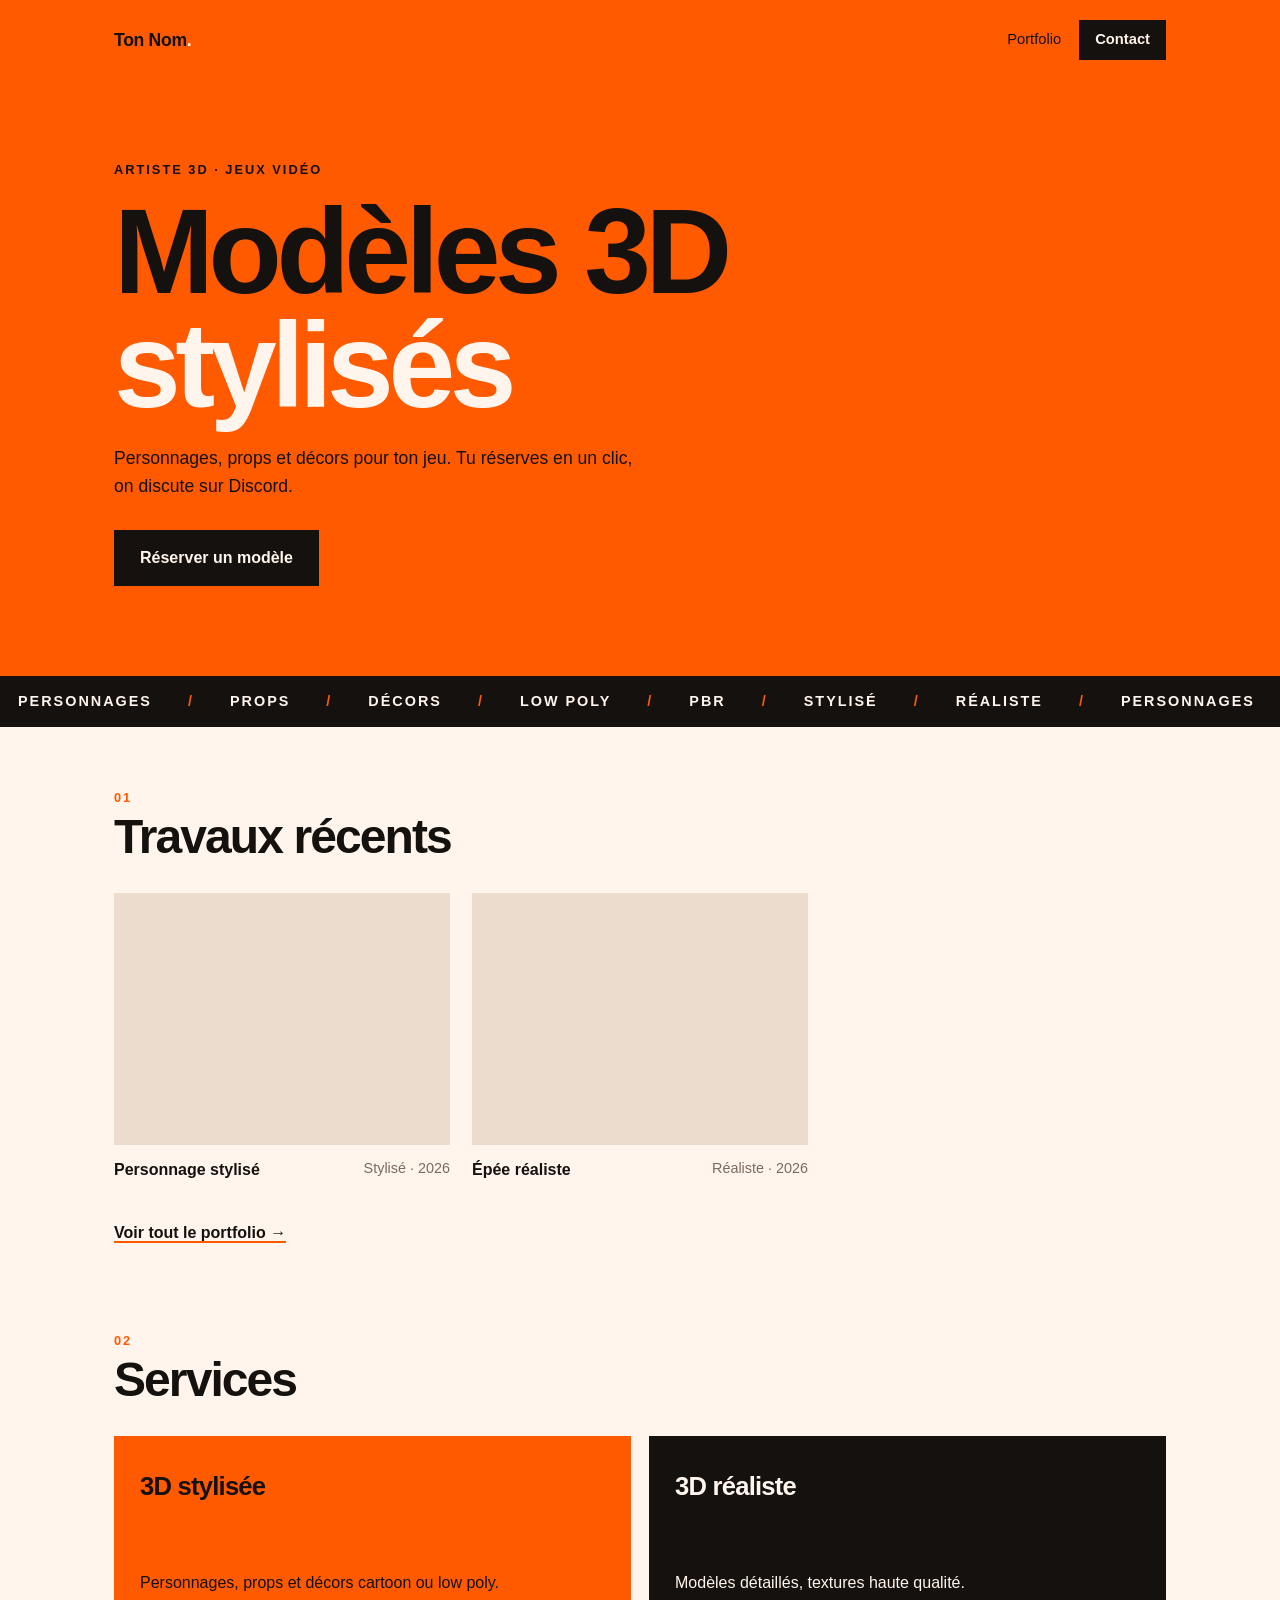
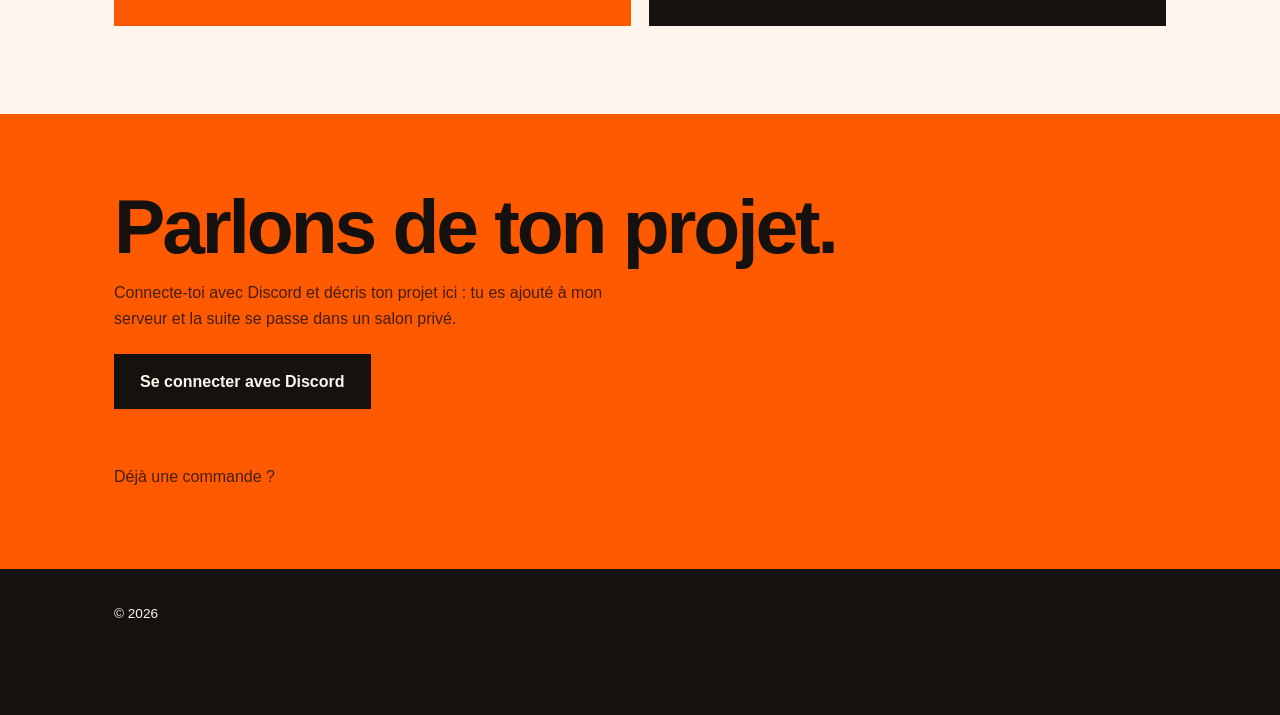
==== commit 1cb26b88: "Add files via upload" ====
--- a/index.html
+++ b/index.html
@@ -7,15 +7,22 @@
 <link rel="stylesheet" href="style.css">
 </head>
 <body>
-<header><div class="w"><a class="logo" href="index.html">Portfolio</a><nav><a href="index.html" class="on">Accueil</a><a href="portfolio.html">Portfolio</a><a href="#contact">Contact</a></nav></div></header>
+<div class="hero">
+<header><div class="w"><a class="logo" href="index.html">Portfolio</a><nav><a href="portfolio.html">Portfolio</a><a href="#contact" class="pill">Contact</a></nav></div></header>
+<div class="w hero-in">
+<p class="kick">Artiste 3D · Jeux vidéo</p>
+<h1>Modèles 3D<br><span id="mot">stylisés</span></h1>
+<p class="lead">Personnages, props et décors pour ton jeu. Tu réserves en un clic, on discute sur Discord.</p>
+<div class="cta"><a class="btn cta-login" href="#contact">Réserver un modèle</a><a class="btn line dlink" href="#">Rejoindre le Discord</a></div>
+</div>
+</div>
+<div class="mq"><div><span>Personnages</span><span>/</span><span>Props</span><span>/</span><span>Décors</span><span>/</span><span>Low poly</span><span>/</span><span>PBR</span><span>/</span><span>Stylisé</span><span>/</span><span>Réaliste</span><span>/</span><span>Personnages</span><span>/</span><span>Props</span><span>/</span><span>Décors</span><span>/</span><span>Low poly</span><span>/</span><span>PBR</span><span>/</span><span>Stylisé</span><span>/</span><span>Réaliste</span><span>/</span></div></div>
 <main class="w">
-<div class="intro"><h1>Modélisation 3D pour jeux vidéo, stylisée et réaliste.</h1><p>Personnages, props et décors. Réserve ton modèle en quelques clics.</p></div>
-
-<section><h2>Travaux récents</h2><div class="grid" id="recents"></div><p class="plus"><a href="portfolio.html">Voir tout le portfolio →</a></p></section>
-
-<section><h2>Services</h2><div class="list"><div><b>3D stylisée</b><span>Personnages, props et décors cartoon ou low poly</span></div><div><b>3D réaliste</b><span>Modèles détaillés, textures haute qualité</span></div></div></section>
-
-<section id="contact"><h2>Contact</h2>
+<section class="rv"><h2><i>01</i>Travaux récents</h2><div class="grid" id="recents"></div><p class="plus"><a href="portfolio.html">Voir tout le portfolio →</a></p></section>
+<section class="rv"><h2><i>02</i>Services</h2><div class="svc"><div class="b1"><b>3D stylisée</b><span>Personnages, props et décors cartoon ou low poly.</span></div><div class="b2"><b>3D réaliste</b><span>Modèles détaillés, textures haute qualité.</span></div></div></section>
+</main>
+<section id="contact" class="contact"><div class="w rv">
+<h2>Parlons de ton projet.</h2>
 <p class="mut">Connecte-toi avec Discord et décris ton projet ici : tu es ajouté à mon serveur et la suite se passe dans un salon privé.</p>
 <div id="login"><a class="btn" id="bl" href="#contact">Se connecter avec Discord</a></div>
 <form id="f" hidden>
@@ -28,9 +35,9 @@
 <div id="msg"></div>
 <div id="ok" hidden><p><b>Demande envoyée.</b> Tu seras notifié sur Discord dès qu’elle est acceptée, dans ton salon privé.</p><a class="btn dlink" href="#">Ouvrir Discord</a></div>
 <p class="mut">Déjà une commande ? <a class="dlink" href="#">Ouvre Discord</a></p>
-</section>
-</main>
+</div></section>
 <footer><div class="w">© <span id="an"></span></div></footer>
+<a class="fab" href="#contact">Me contacter</a>
 <script src="config.js"></script><script src="modeles.js"></script><script src="app.js"></script>
 </body>
 </html>
--- a/style.css
+++ b/style.css
@@ -1,52 +1,94 @@
-:root{--bg:#fafaf8;--tx:#111;--mut:#777;--line:#e4e4e0;--acc:#ff6a00;color-scheme:light;box-sizing:border-box}
-@media (prefers-color-scheme:dark){:root{--bg:#0d0d0d;--tx:#eee;--mut:#8a8a8a;--line:#242424;color-scheme:dark}}
+:root{--or:#ff5a00;--ink:#15110e;--cr:#fff5ec;--bg:#fff5ec;--tx:#15110e;--mut:#7a6b60;--line:#ecdccd;color-scheme:light;box-sizing:border-box}
+@media (prefers-color-scheme:dark){:root{--bg:#0f0c0a;--tx:#fff5ec;--mut:#a39587;--line:#2d241e;color-scheme:dark}}
 *{box-sizing:border-box}
 [hidden]{display:none!important}
 html{scroll-behavior:smooth}
-body{margin:0;background:var(--bg);color:var(--tx);font:16px/1.6 "Helvetica Neue",Helvetica,Arial,system-ui,sans-serif;-webkit-font-smoothing:antialiased}
+body{margin:0;background:var(--bg);color:var(--tx);font:16px/1.6 "Helvetica Neue",Helvetica,Arial,system-ui,sans-serif;-webkit-font-smoothing:antialiased;overflow-x:hidden}
 a{color:inherit}
 .w{max-width:1100px;margin:0 auto;padding:0 24px}
-header{padding:calc(env(safe-area-inset-top,0px) + 22px) 0 22px}
-header .w{display:flex;justify-content:space-between;align-items:baseline;gap:16px;flex-wrap:wrap}
-.logo{font-weight:600;text-decoration:none;letter-spacing:-.2px}
-.logo i{color:var(--acc);font-style:normal}
-nav a{margin-left:22px;text-decoration:none;color:var(--mut);font-size:.9rem;padding-bottom:2px}
-nav a:hover,nav a.on{color:var(--tx)}
-nav a.on{border-bottom:1px solid var(--acc)}
-.intro{padding:64px 0 52px;max-width:660px}
-.intro h1{font-size:clamp(1.7rem,5vw,2.7rem);font-weight:400;line-height:1.2;letter-spacing:-.6px;margin:0 0 14px}
-.intro p,.mut{color:var(--mut);margin:0}
-h2{font-size:.78rem;font-weight:500;text-transform:uppercase;letter-spacing:1.5px;color:var(--mut);margin:0 0 24px}
-section{padding:40px 0;border-top:1px solid var(--line)}
-.grid{display:grid;gap:36px 22px;grid-template-columns:repeat(auto-fill,minmax(290px,1fr))}
+.mut{color:var(--mut);margin:0}
+/* Hero orange */
+.hero{background:var(--or);color:var(--ink)}
+header{padding:calc(env(safe-area-inset-top,0px) + 20px) 0}
+header .w{display:flex;justify-content:space-between;align-items:center;gap:14px}
+.logo{font-weight:800;text-decoration:none;font-size:1.1rem;letter-spacing:-.3px}
+.logo i{font-style:normal;color:var(--cr)}
+nav{display:flex;align-items:center;gap:18px}
+nav a{text-decoration:none;font-size:.92rem;font-weight:500}
+nav a.on{border-bottom:2px solid var(--ink)}
+nav .pill{background:var(--ink);color:var(--cr);padding:8px 16px;font-weight:700}
+.hero-in{padding-top:clamp(28px,8vw,80px);padding-bottom:clamp(44px,9vw,90px)}
+.kick{margin:0 0 14px;font-size:.8rem;font-weight:700;text-transform:uppercase;letter-spacing:2px}
+.hero h1{font-size:clamp(3rem,13vw,7.5rem);line-height:.95;letter-spacing:-.045em;margin:0 0 22px;font-weight:800}
+#mot{display:inline-block;color:var(--cr);transition:opacity .3s ease,transform .3s ease}
+.lead{max-width:520px;font-size:1.1rem;margin:0 0 30px}
+.cta{display:flex;gap:12px;flex-wrap:wrap}
+.hero.small .hero-in{padding-top:30px;padding-bottom:50px}
+.hero.small h1{font-size:clamp(2.4rem,9vw,5rem);margin:0}
+/* Boutons */
+.btn{display:inline-block;border:2px solid var(--ink);background:var(--ink);color:var(--cr);padding:13px 24px;font:inherit;font-weight:700;text-decoration:none;cursor:pointer;transition:transform .15s,box-shadow .15s,background .15s}
+.btn:hover{transform:translate(-3px,-3px);box-shadow:5px 5px 0 var(--or)}
+.btn.line{background:transparent;color:var(--ink)}
+.hero .btn:hover,.contact .btn:hover{box-shadow:5px 5px 0 var(--cr)}
+.btn:active{transform:none;box-shadow:none}
+/* Bandeau */
+.mq{overflow:hidden;background:#15110e;color:var(--cr);padding:14px 0;white-space:nowrap;font-weight:700;text-transform:uppercase;letter-spacing:2px;font-size:.9rem}
+.mq div{display:inline-block;animation:mq 26s linear infinite}
+.mq span{margin:0 18px}.mq span:nth-child(even){color:var(--or)}
+@keyframes mq{to{transform:translateX(-50%)}}
+/* Sections */
+main section{padding:64px 0 24px}
+h2{font-size:clamp(1.8rem,5vw,3rem);line-height:1.05;letter-spacing:-.04em;margin:0 0 30px;font-weight:800}
+h2 i{display:block;font-style:normal;color:var(--or);font-size:.8rem;letter-spacing:2px;margin-bottom:8px}
+.grid{display:grid;gap:40px 22px;grid-template-columns:repeat(auto-fill,minmax(290px,1fr))}
 .item{cursor:pointer}
 .stage{position:relative;aspect-ratio:4/3;overflow:hidden;background:var(--line)}
-.stage>*{position:absolute;inset:0;width:100%;height:100%;object-fit:cover;transition:opacity 1s ease}
+.stage>*{position:absolute;inset:0;width:100%;height:100%;object-fit:cover;transition:opacity 1s ease,transform .7s ease}
 .stage .ph{opacity:0}.stage.photo .ph{opacity:1}.stage.photo video{opacity:0}
-.cap{display:flex;justify-content:space-between;gap:10px;padding-top:10px;font-size:.92rem}
-.cap span{color:var(--mut)}
-.item:hover .cap b{border-bottom:1px solid var(--acc)}
-.plus{margin:34px 0 0;font-size:.92rem}
-.list div{display:flex;justify-content:space-between;gap:20px;padding:14px 0;border-bottom:1px solid var(--line)}
-.list span{color:var(--mut);text-align:right}
-.filtres{margin-bottom:30px}
-.filtres button{background:none;border:0;border-bottom:1px solid transparent;color:var(--mut);padding:0 0 2px;margin-right:20px;font:inherit;font-size:.92rem;cursor:pointer}
-.filtres button.on{color:var(--tx);border-color:var(--acc)}
-.btn{display:inline-block;background:var(--tx);color:var(--bg);border:0;padding:12px 22px;font:inherit;font-size:.95rem;text-decoration:none;cursor:pointer;transition:background .2s}
-.btn:hover{background:var(--acc);color:#fff}
-form{display:grid;gap:12px;max-width:460px;margin-top:6px}
-input,select,textarea{width:100%;padding:12px;border:1px solid var(--line);background:transparent;color:var(--tx);font:inherit;border-radius:0}
-input:focus,select:focus,textarea:focus{outline:0;border-color:var(--acc)}
-select option{color:#111}
-#login{margin:18px 0 18px}
-#msg{min-height:1.4em;margin:10px 0;color:var(--acc)}
-#ok{margin:10px 0 18px}
+.item:hover .stage>*{transform:scale(1.05)}
+.cap{display:flex;justify-content:space-between;gap:10px;padding-top:12px}
+.cap b{border-bottom:2px solid transparent;transition:border-color .2s}
+.item:hover .cap b{border-color:var(--or)}
+.cap span{color:var(--mut);font-size:.9rem}
+.plus{margin:36px 0 0;font-weight:700}
+.plus a{text-decoration:none;border-bottom:2px solid var(--or)}
+.svc{display:grid;grid-template-columns:repeat(auto-fit,minmax(260px,1fr));gap:18px}
+.svc div{padding:30px 26px;min-height:190px;display:flex;flex-direction:column;justify-content:space-between;transition:transform .25s}
+.svc div:hover{transform:translateY(-6px)}
+.svc b{font-size:1.6rem;letter-spacing:-.03em}
+.svc .b1{background:var(--or);color:var(--ink)}
+.svc .b2{background:#15110e;color:var(--cr)}
+.filtres{margin-bottom:34px;display:flex;gap:22px;flex-wrap:wrap}
+.filtres button{background:none;border:0;border-bottom:2px solid transparent;color:var(--mut);padding:0 0 3px;font:inherit;font-weight:700;cursor:pointer}
+.filtres button.on{color:var(--tx);border-color:var(--or)}
+/* Contact orange */
+.contact{background:var(--or);color:var(--ink);padding:72px 0 80px;margin-top:64px}
+.contact h2{font-size:clamp(2.2rem,8vw,4.8rem);margin-bottom:14px}
+.contact p{max-width:520px}
+.contact .mut{color:var(--ink);opacity:.8}
+#login{margin:22px 0}
+form{display:grid;gap:12px;max-width:480px;margin-top:20px}
+input,select,textarea{width:100%;padding:13px;border:2px solid var(--ink);background:var(--cr);color:var(--ink);font:inherit;border-radius:0}
+input:focus,select:focus,textarea:focus{outline:0;box-shadow:4px 4px 0 var(--ink)}
+#msg{min-height:1.4em;margin:10px 0;font-weight:700}
+#ok{margin:20px 0}
+.contact a.dlink:not(.btn){font-weight:700}
+/* Bouton contact flottant */
+.fab{position:fixed;right:16px;bottom:calc(env(safe-area-inset-bottom,0px) + 16px);z-index:30;background:var(--ink);color:var(--cr);border:2px solid var(--cr);padding:13px 20px;font-weight:700;text-decoration:none;transition:opacity .3s,transform .3s;display:flex;align-items:center;gap:10px}
+.fab::before{content:"";width:9px;height:9px;border-radius:50%;background:var(--or);animation:pulse 1.6s ease-in-out infinite}
+@keyframes pulse{50%{transform:scale(1.7);opacity:.4}}
+.fab.off{opacity:0;transform:translateY(20px);pointer-events:none}
+/* Aperçu */
 dialog{border:0;padding:0;width:min(900px,94vw);max-height:92vh;overflow:auto;background:var(--bg);color:var(--tx)}
-dialog::backdrop{background:rgba(0,0,0,.72)}
+dialog::backdrop{background:rgba(0,0,0,.75)}
 dialog .dlg{padding:14px}
 dialog .stage{aspect-ratio:16/9}
-dialog h3{margin:14px 0 2px;font-weight:500}
+dialog .item:hover .stage>*,dialog .stage:hover>*{transform:none}
+dialog h3{margin:14px 0 2px}
 dialog p{margin:0;color:var(--mut)}
-.x{display:block;margin:0 0 10px auto;background:none;border:0;color:var(--mut);font-size:1.1rem;cursor:pointer}
-footer{padding:40px 0 calc(env(safe-area-inset-bottom,0px) + 40px);color:var(--mut);font-size:.85rem;border-top:1px solid var(--line)}
-@media (prefers-reduced-motion:reduce){.stage>*{transition:none}html{scroll-behavior:auto}}
+.x{display:block;margin:0 0 10px auto;background:none;border:0;color:var(--tx);font-size:1.2rem;cursor:pointer}
+footer{background:#15110e;color:var(--cr);padding:34px 0 calc(env(safe-area-inset-bottom,0px) + 90px);font-size:.85rem}
+/* Apparition au scroll */
+.rv{opacity:0;transform:translateY(30px);transition:opacity .7s ease,transform .7s ease}
+.rv.in{opacity:1;transform:none}
+@media (prefers-reduced-motion:reduce){.rv{opacity:1;transform:none;transition:none}.mq div,.fab::before{animation:none}.stage>*,#mot{transition:none}html{scroll-behavior:auto}}
